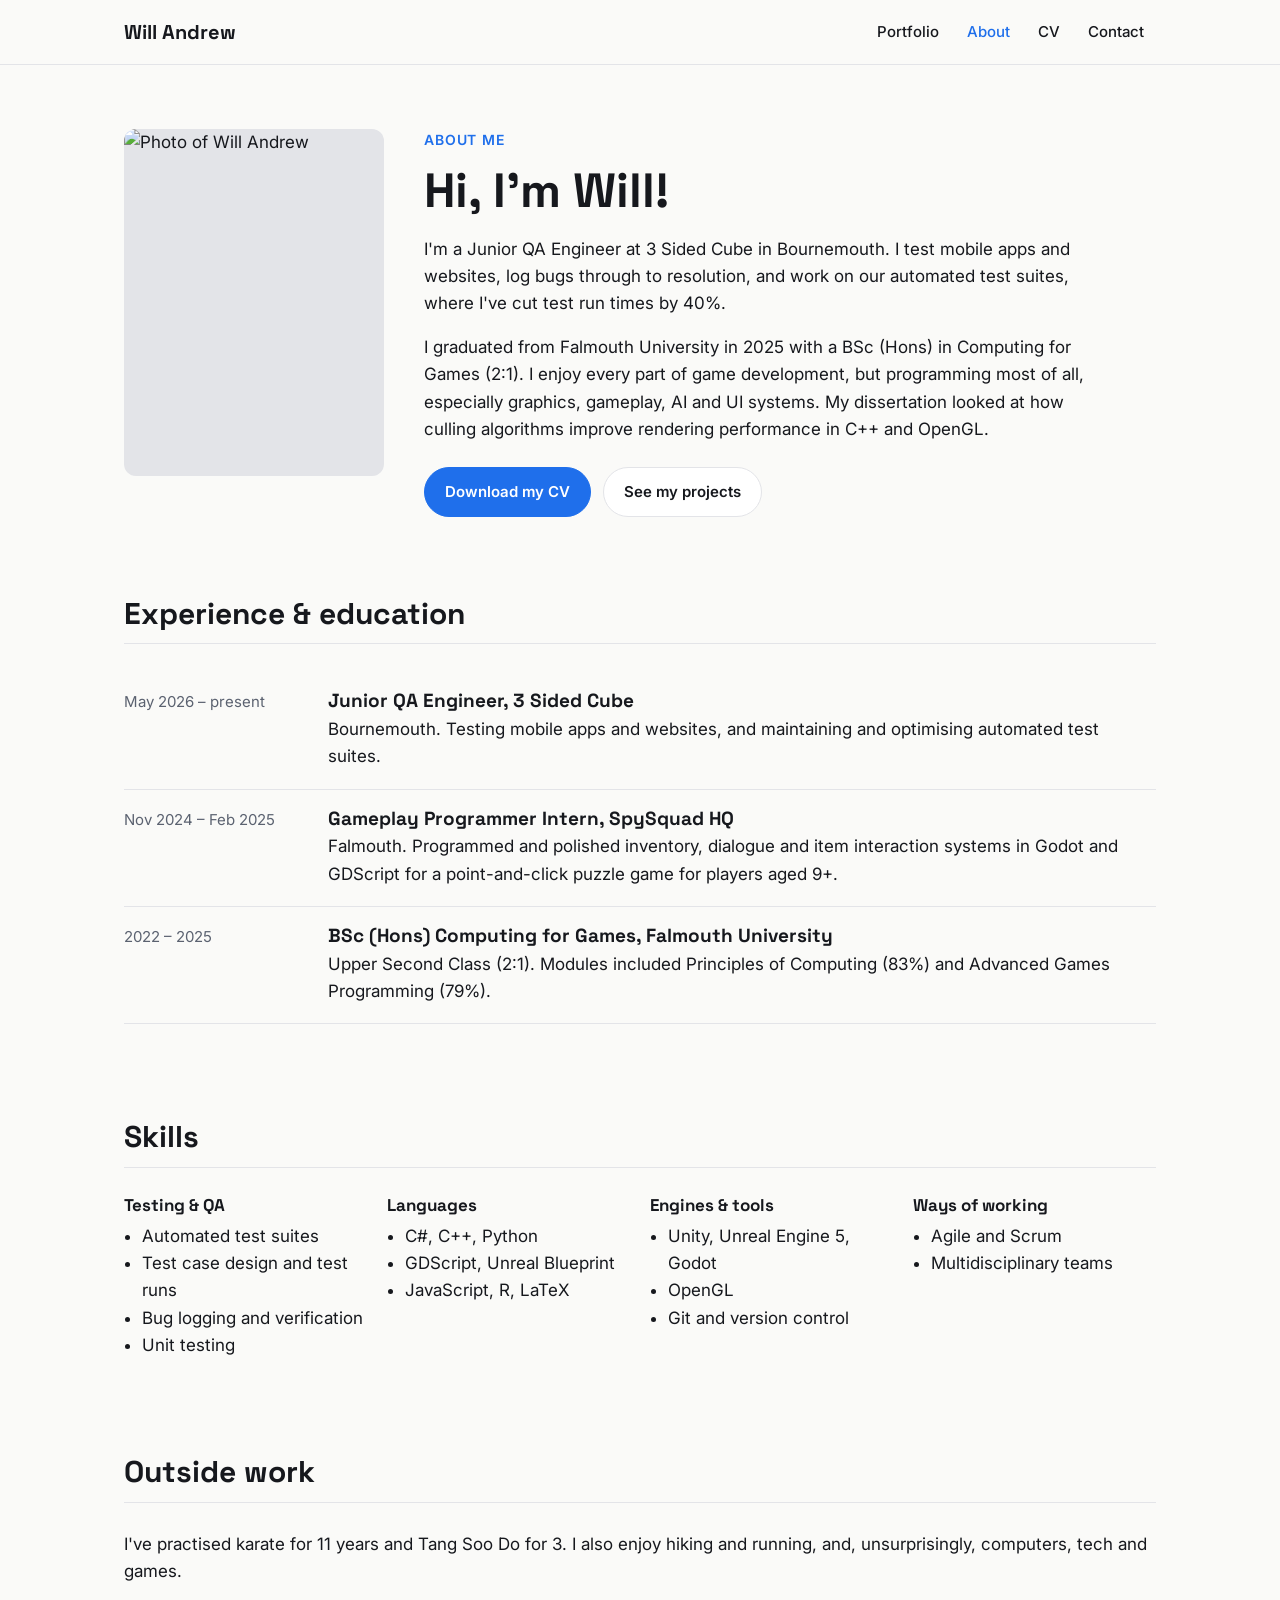
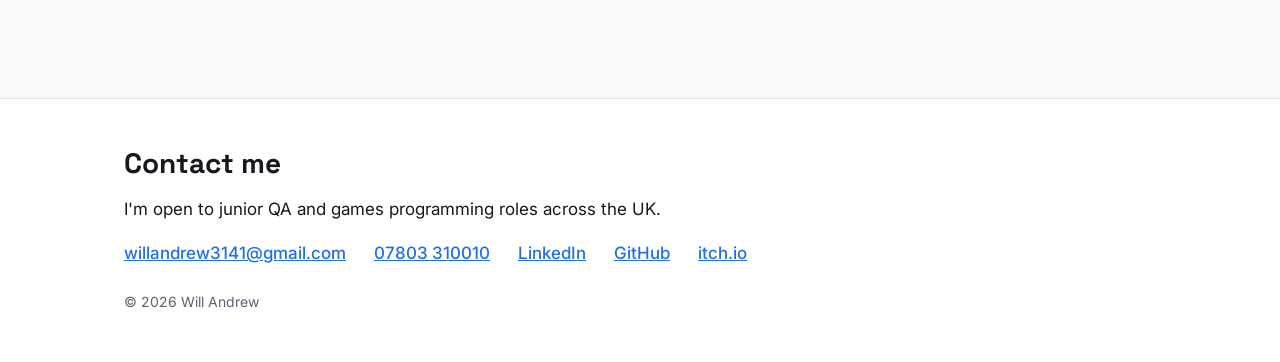
==== about.html @ 64b686cb "Pushing initial files" ====
<!doctype html>
<html lang="en-GB">
<head>
  <meta charset="utf-8">
  <meta name="viewport" content="width=device-width, initial-scale=1">
  <title>About | Will Andrew</title>
  <meta name="description" content="About Will Andrew, Junior QA Engineer and games programmer based in Bournemouth.">
  <link rel="preconnect" href="https://fonts.googleapis.com">
  <link rel="preconnect" href="https://fonts.gstatic.com" crossorigin>
  <link href="https://fonts.googleapis.com/css2?family=Inter:wght@400;500;600&family=Space+Grotesk:wght@500;700&display=swap" rel="stylesheet">
  <link rel="stylesheet" href="styles.css">
</head>
<body>

<header class="site-header">
  <div class="wrap">
    <a class="brand" href="index.html">Will Andrew</a>
    <nav aria-label="Main">
      <ul class="nav">
        <li><a href="index.html">Portfolio</a></li>
        <li><a href="about.html" aria-current="page">About</a></li>
        <li><a href="cv.pdf">CV</a></li>
        <li><a href="#contact">Contact</a></li>
      </ul>
    </nav>
  </div>
</header>

<main class="wrap">

  <section class="about-intro">
    <img src="assets/profile.jpg"
         data-fallback="https://static.wixstatic.com/media/40ba1e_023497a4509e4e8787c505c45c496624~mv2.jpg"
         alt="Photo of Will Andrew">
    <div>
      <p class="eyebrow">About me</p>
      <h1>Hi, I'm Will!</h1>
      <p>
        I'm a Junior QA Engineer at 3 Sided Cube in Bournemouth. I test mobile apps and websites,
        log bugs through to resolution, and work on our automated test suites, where I've cut test
        run times by 40%.
      </p>
      <p>
        I graduated from Falmouth University in 2025 with a BSc (Hons) in Computing for Games (2:1).
        I enjoy every part of game development, but programming most of all, especially graphics,
        gameplay, AI and UI systems. My dissertation looked at how culling algorithms improve
        rendering performance in C++ and OpenGL.
      </p>
      <div class="buttons" style="margin-top:24px">
        <a class="btn primary" href="cv.pdf">Download my CV</a>
        <a class="btn" href="index.html#projects">See my projects</a>
      </div>
    </div>
  </section>

  <section class="section">
    <div class="section-head"><h2>Experience &amp; education</h2></div>
    <ul class="timeline">
      <li>
        <div class="when">May 2026 – present</div>
        <div>
          <h3>Junior QA Engineer, 3 Sided Cube</h3>
          <p>Bournemouth. Testing mobile apps and websites, and maintaining and optimising automated test suites.</p>
        </div>
      </li>
      <li>
        <div class="when">Nov 2024 – Feb 2025</div>
        <div>
          <h3>Gameplay Programmer Intern, SpySquad HQ</h3>
          <p>Falmouth. Programmed and polished inventory, dialogue and item interaction systems in Godot and GDScript for a point-and-click puzzle game for players aged 9+.</p>
        </div>
      </li>
      <li>
        <div class="when">2022 – 2025</div>
        <div>
          <h3>BSc (Hons) Computing for Games, Falmouth University</h3>
          <p>Upper Second Class (2:1). Modules included Principles of Computing (83%) and Advanced Games Programming (79%).</p>
        </div>
      </li>
    </ul>
  </section>

  <section class="section">
    <div class="section-head"><h2>Skills</h2></div>
    <div class="skills">
      <div>
        <h3>Testing &amp; QA</h3>
        <ul>
          <li>Automated test suites</li>
          <li>Test case design and test runs</li>
          <li>Bug logging and verification</li>
          <li>Unit testing</li>
        </ul>
      </div>
      <div>
        <h3>Languages</h3>
        <ul>
          <li>C#, C++, Python</li>
          <li>GDScript, Unreal Blueprint</li>
          <li>JavaScript, R, LaTeX</li>
        </ul>
      </div>
      <div>
        <h3>Engines &amp; tools</h3>
        <ul>
          <li>Unity, Unreal Engine 5, Godot</li>
          <li>OpenGL</li>
          <li>Git and version control</li>
        </ul>
      </div>
      <div>
        <h3>Ways of working</h3>
        <ul>
          <li>Agile and Scrum</li>
          <li>Multidisciplinary teams</li>
        </ul>
      </div>
    </div>
  </section>

  <section class="section">
    <div class="section-head"><h2>Outside work</h2></div>
    <p>I've practised karate for 11 years and Tang Soo Do for 3. I also enjoy hiking and running, and, unsurprisingly, computers, tech and games.</p>
  </section>

</main>

<footer class="site-footer" id="contact">
  <div class="wrap">
    <h2>Contact me</h2>
    <p>I'm open to junior QA and games programming roles across the UK.</p>
    <ul class="contact-list">
      <li><a href="mailto:willandrew3141@gmail.com">willandrew3141@gmail.com</a></li>
      <li><a href="tel:+447803310010">07803 310010</a></li>
      <li><a href="https://www.linkedin.com/in/william-andrew-5b58812b1/">LinkedIn</a></li>
      <li><a href="https://github.com/Mr-Wilhelm">GitHub</a></li>
      <li><a href="https://will-andrew.itch.io/">itch.io</a></li>
    </ul>
    <p class="copyright">© <span id="year">2026</span> Will Andrew</p>
  </div>
</footer>

<script src="script.js"></script>
</body>
</html>
---- styles.css ----
/* ==========================================================
   Will Andrew - Portfolio
   Colours and fonts are all set here, so the look can be
   changed in one place.
   ========================================================== */
:root {
  --bg: #fafaf8;
  --surface: #ffffff;
  --text: #16181d;
  --muted: #5b6270;
  --line: #e3e4e8;
  --accent: #1f6feb;
  --accent-ink: #ffffff;
  --accent-soft: #e8f0fe;
  --radius: 12px;
  --max: 1080px;
  --font-head: "Space Grotesk", system-ui, sans-serif;
  --font-body: "Inter", system-ui, -apple-system, "Segoe UI", sans-serif;
}

* { box-sizing: border-box; }

html { scroll-behavior: smooth; }

body {
  margin: 0;
  background: var(--bg);
  color: var(--text);
  font-family: var(--font-body);
  font-size: 17px;
  line-height: 1.6;
  -webkit-font-smoothing: antialiased;
}

img { max-width: 100%; display: block; }

a { color: var(--accent); }

.wrap {
  max-width: var(--max);
  margin: 0 auto;
  padding: 0 24px;
}

/* ---------- Header ---------- */
.site-header {
  position: sticky;
  top: 0;
  z-index: 10;
  background: rgba(250, 250, 248, 0.92);
  backdrop-filter: blur(8px);
  border-bottom: 1px solid var(--line);
}

.site-header .wrap {
  display: flex;
  align-items: center;
  justify-content: space-between;
  gap: 16px;
  height: 64px;
}

.brand {
  font-family: var(--font-head);
  font-weight: 700;
  font-size: 20px;
  color: var(--text);
  text-decoration: none;
  white-space: nowrap;
}

.nav {
  display: flex;
  gap: 4px;
  list-style: none;
  margin: 0;
  padding: 0;
}

.nav a {
  display: block;
  padding: 8px 12px;
  border-radius: 8px;
  color: var(--text);
  text-decoration: none;
  font-weight: 500;
  font-size: 15px;
}

.nav a:hover { background: var(--line); }
.nav a[aria-current="page"] { color: var(--accent); }

/* ---------- Hero ---------- */
.hero { padding: 72px 0 48px; }

.eyebrow {
  font-weight: 600;
  font-size: 14px;
  letter-spacing: 0.06em;
  text-transform: uppercase;
  color: var(--accent);
  margin: 0 0 12px;
}

h1, h2, h3 {
  font-family: var(--font-head);
  line-height: 1.15;
  margin: 0;
}

.hero h1 {
  font-size: clamp(36px, 6vw, 56px);
  max-width: 16ch;
}

.hero p.lead {
  font-size: 19px;
  color: var(--muted);
  max-width: 60ch;
  margin: 20px 0 28px;
}

.buttons { display: flex; flex-wrap: wrap; gap: 12px; }

.btn {
  display: inline-block;
  padding: 12px 20px;
  border-radius: 999px;
  font-weight: 600;
  font-size: 15px;
  text-decoration: none;
  border: 1px solid var(--line);
  color: var(--text);
  background: var(--surface);
}

.btn.primary {
  background: var(--accent);
  border-color: var(--accent);
  color: var(--accent-ink);
}

.btn:hover { filter: brightness(0.95); }

/* ---------- Sections ---------- */
.section { padding: 48px 0; }

.section-head {
  display: flex;
  align-items: baseline;
  gap: 16px;
  margin-bottom: 28px;
  border-bottom: 1px solid var(--line);
  padding-bottom: 12px;
}

.section-head h2 { font-size: 30px; }
.section-head p { margin: 0; color: var(--muted); font-size: 15px; }

/* ---------- Project cards ---------- */
.project {
  display: grid;
  grid-template-columns: 1fr 1.1fr;
  gap: 32px;
  align-items: center;
  background: var(--surface);
  border: 1px solid var(--line);
  border-radius: var(--radius);
  padding: 28px;
  margin-bottom: 24px;
}

.project h3 { font-size: 24px; margin-bottom: 6px; }

.meta {
  display: flex;
  flex-wrap: wrap;
  gap: 8px;
  margin: 0 0 16px;
  padding: 0;
  list-style: none;
}

.meta li {
  font-size: 13px;
  font-weight: 500;
  padding: 3px 10px;
  border-radius: 999px;
  background: var(--accent-soft);
  color: #174ea6;
}

.project ul.points { margin: 0 0 16px; padding-left: 20px; }
.project ul.points li { margin-bottom: 6px; }

.small { font-size: 14px; color: var(--muted); margin: 0 0 16px; }

.links { display: flex; flex-wrap: wrap; gap: 16px; font-weight: 600; font-size: 15px; }
.links a { text-decoration: none; }
.links a:hover { text-decoration: underline; }

.media {
  border-radius: 8px;
  overflow: hidden;
  background: #0f1115;
  aspect-ratio: 16 / 9;
}

.media img { width: 100%; height: 100%; object-fit: cover; }
.media.contain img { object-fit: contain; background: #fff; }

/* ---------- Highlight (QA) cards ---------- */
.grid-2 {
  display: grid;
  grid-template-columns: repeat(2, 1fr);
  gap: 24px;
}

.card {
  background: var(--surface);
  border: 1px solid var(--line);
  border-radius: var(--radius);
  padding: 28px;
}

.card h3 { font-size: 22px; margin-bottom: 6px; }

.stat-row { display: flex; flex-wrap: wrap; gap: 12px; margin: 16px 0; }

.stat {
  flex: 1 1 130px;
  border: 1px solid var(--line);
  border-radius: 10px;
  padding: 12px 14px;
}

.stat strong {
  display: block;
  font-family: var(--font-head);
  font-size: 24px;
  line-height: 1.1;
  white-space: nowrap;
  color: var(--accent);
}

.stat span { display: block; font-size: 13px; line-height: 1.4; color: var(--muted); margin-top: 4px; }

/* ---------- About page ---------- */
.about-intro {
  display: grid;
  grid-template-columns: 260px 1fr;
  gap: 40px;
  align-items: start;
  padding: 64px 0 32px;
}

.about-intro img {
  width: 100%;
  border-radius: var(--radius);
  aspect-ratio: 3 / 4;
  object-fit: cover;
  background: var(--line);
}

.about-intro h1 { font-size: clamp(34px, 5vw, 48px); margin-bottom: 16px; }
.about-intro p { max-width: 62ch; }

.timeline { list-style: none; margin: 0; padding: 0; }

.timeline li {
  display: grid;
  grid-template-columns: 180px 1fr;
  gap: 24px;
  padding: 18px 0;
  border-bottom: 1px solid var(--line);
}

.timeline .when { color: var(--muted); font-size: 15px; }
.timeline h3 { font-size: 19px; }
.timeline p { margin: 4px 0 0; }

.skills {
  display: grid;
  grid-template-columns: repeat(auto-fit, minmax(220px, 1fr));
  gap: 20px;
}

.skills h3 { font-size: 17px; margin-bottom: 8px; }
.skills ul { margin: 0; padding-left: 18px; }

/* ---------- Footer ---------- */
.site-footer {
  margin-top: 48px;
  padding: 48px 0;
  border-top: 1px solid var(--line);
  background: var(--surface);
}

.site-footer h2 { font-size: 28px; margin-bottom: 12px; }

.contact-list {
  list-style: none;
  padding: 0;
  margin: 16px 0 24px;
  display: flex;
  flex-wrap: wrap;
  gap: 12px 28px;
  font-weight: 500;
}

.copyright { font-size: 14px; color: var(--muted); margin: 0; }

/* ---------- Small screens ---------- */
@media (max-width: 820px) {
  .project { grid-template-columns: 1fr; }
  .project .media { order: -1; }
  .grid-2 { grid-template-columns: 1fr; }
  .about-intro { grid-template-columns: 1fr; }
  .about-intro img { max-width: 240px; }
  .timeline li { grid-template-columns: 1fr; gap: 4px; }
}

@media (max-width: 520px) {
  body { font-size: 16px; }
  .wrap { padding: 0 16px; }
  .brand { font-size: 17px; }
  .nav a { padding: 8px 8px; font-size: 14px; }
  .project, .card { padding: 20px; }
  .section-head { flex-direction: column; gap: 4px; }
  .hero { padding: 48px 0 32px; }
}
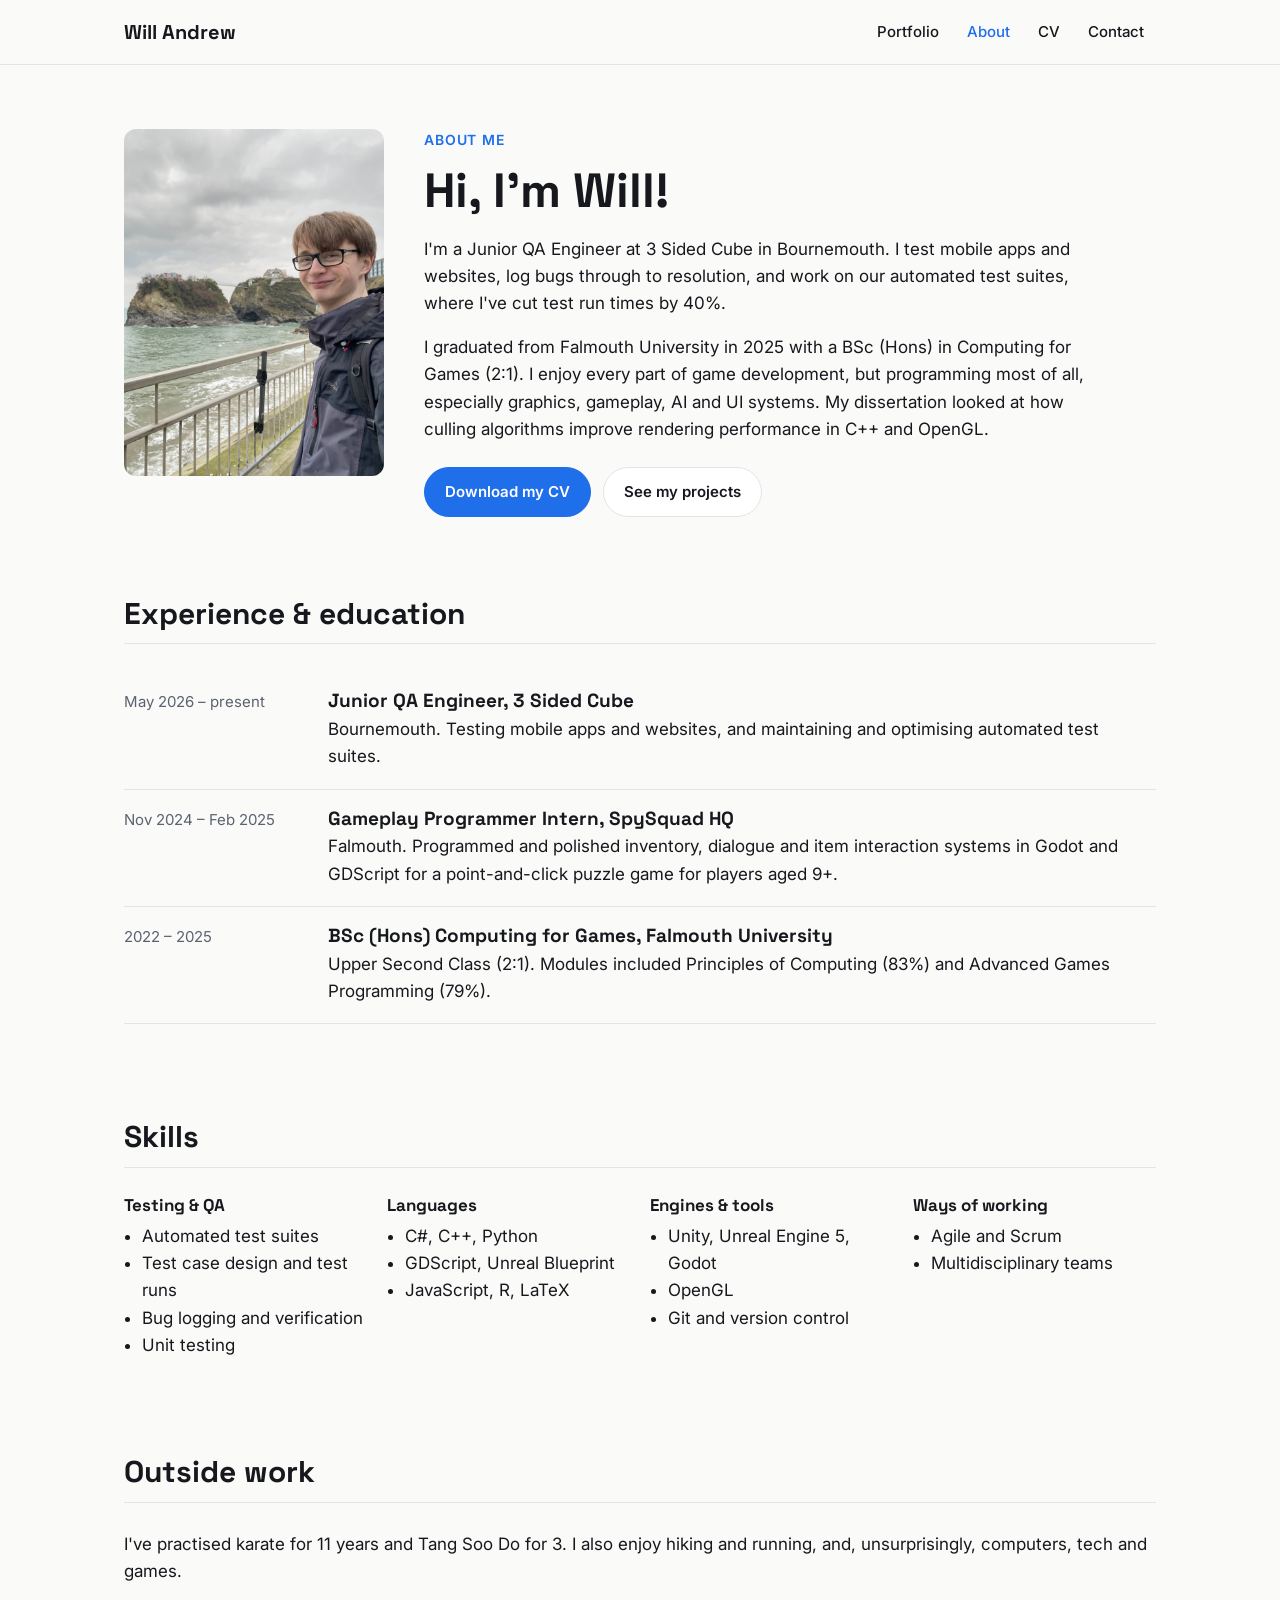
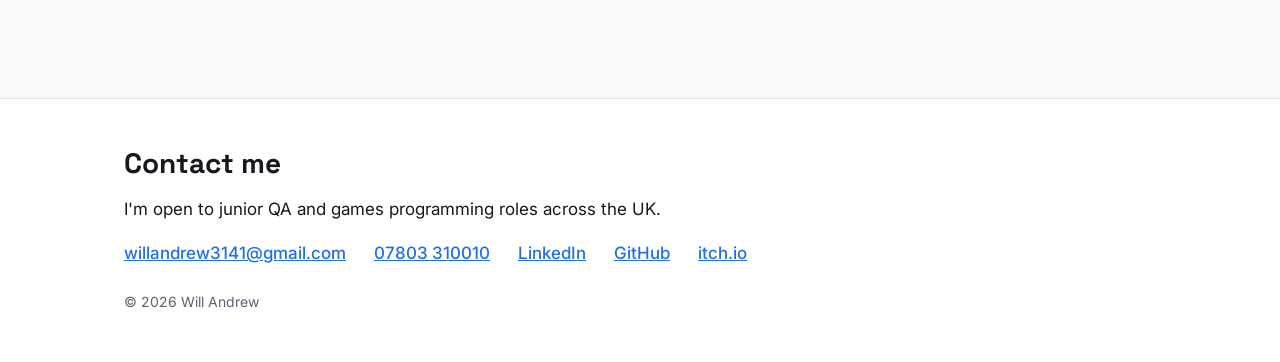
==== commit 5791c796: "Updating files" ====
--- a/about.html
+++ b/about.html
@@ -29,7 +29,7 @@
 <main class="wrap">
 
   <section class="about-intro">
-    <img src="assets/profile.jpg"
+    <img src="profile.jpg"
          data-fallback="https://static.wixstatic.com/media/40ba1e_023497a4509e4e8787c505c45c496624~mv2.jpg"
          alt="Photo of Will Andrew">
     <div>
